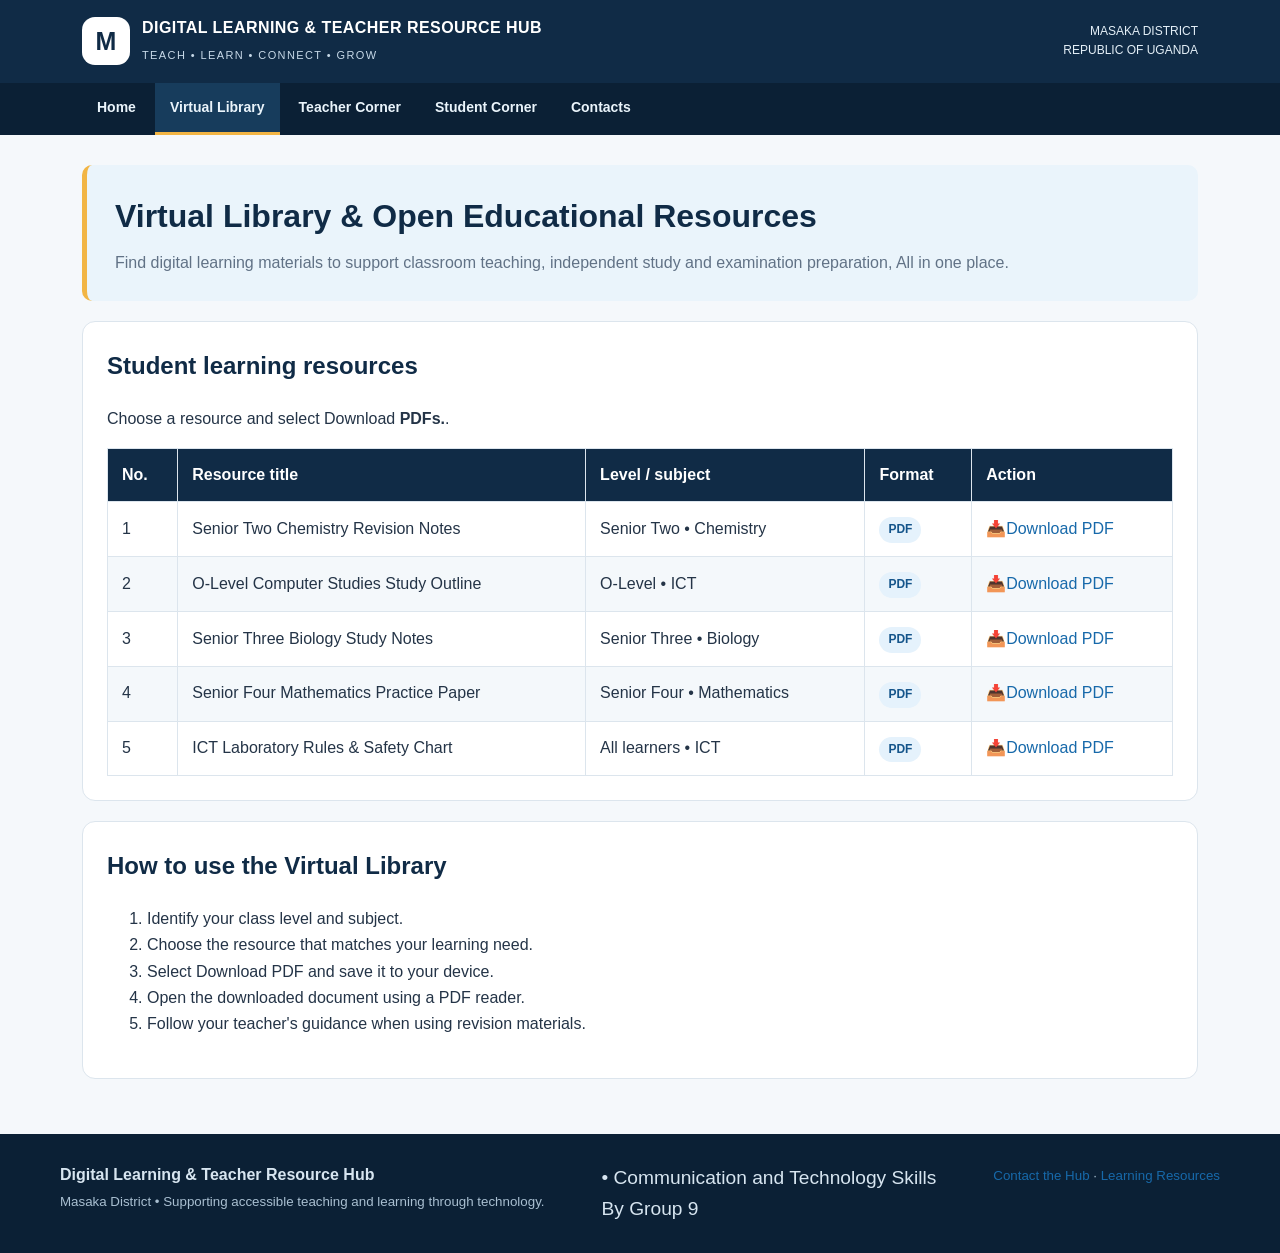
==== library.html @ 63b83ffe "Add files via upload" ====
<!DOCTYPE html>
<html lang="en"><head><meta charset="UTF-8"><meta name="viewport" content="width=device-width, initial-scale=1.0">
<title>Virtual Library | Masaka District Digital Learning Hub</title>
<meta name="description" content="Masaka District Digital Learning and Teacher Resource Hub for secondary school students, teachers and parents.">
<link rel="stylesheet" href="css/style.css"></head><body>
<header class="site-header"><div class="topbar"><a class="brand" href="index.html"><div class="brand-mark">M</div>
<div><strong>DIGITAL LEARNING & TEACHER RESOURCE HUB</strong><small>TEACH • LEARN • CONNECT • GROW</small></div></a>
<div class="header-note">MASAKA DISTRICT<br>REPUBLIC OF UGANDA</div></div></header>
<nav aria-label="Main navigation"><div class="nav-inner"><a href="index.html" class="">Home</a>
<a href="library.html" class="active">Virtual Library</a><a href="teachers.html" class="">Teacher Corner</a>
<a href="students.html" class="">Student Corner</a><a href="contacts.html" class="">Contacts</a></div></nav>
<main class="container">
<section class="page-heading"><h1>Virtual Library & Open Educational Resources</h1>
<p>Find digital learning materials to support classroom teaching, independent study and examination preparation, All in one place.</p></section>
<section class="panel"><h2>Student learning resources</h2><p>Choose a resource and select Download <strong>PDFs.</strong>.</p>
<table><thead><tr><th>No.</th><th>Resource title</th><th>Level / subject</th><th>Format</th><th>Action</th></tr></thead><tbody>
<tr><td>1</td><td>Senior Two Chemistry Revision Notes</td><td>Senior Two • Chemistry</td>
<td><span class="tag">PDF</span></td><td><a href="pdfs/s2-chemistry-revision-notes.pdf" download>📥Download PDF</a></td></tr>
<tr><td>2</td><td>O-Level Computer Studies Study Outline</td><td>O-Level • ICT</td><td><span class="tag">PDF</span></td>
<td><a href="pdfs/o-level-computer-studies-syllabus.pdf" download>📥Download PDF</a></td></tr>
<tr><td>3</td><td>Senior Three Biology Study Notes</td><td>Senior Three • Biology</td><td><span class="tag">PDF</span></td><td>
<a href="pdfs/s3-biology-study-notes.pdf" download>📥Download PDF</a></td></tr>
<tr><td>4</td><td>Senior Four Mathematics Practice Paper</td><td>Senior Four • Mathematics</td><td><span class="tag">PDF</span></td>
<td><a href="pdfs/s4-mathematics-revision-paper.pdf" download>📥Download PDF</a></td></tr>
<tr><td>5</td><td>ICT Laboratory Rules & Safety Chart</td><td>All learners • ICT</td><td><span class="tag">PDF</span></td><td>
<a href="pdfs/ict-laboratory-rules-safety-chart.pdf" download>📥Download PDF</a></td></tr>
</tbody></table></section>
<section class="panel"><h2>How to use the Virtual Library</h2><ol><li>Identify your class level and subject.</li>
<li>Choose the resource that matches your learning need.</li><li>Select Download PDF and save it to your device.</li>
<li>Open the downloaded document using a PDF reader.</li><li>Follow your teacher's guidance when using revision materials.</li></ol></section>
</main>
<footer class="site-footer"><div class="footer-inner"><div><strong>Digital Learning & Teacher Resource Hub</strong><br><small>Masaka District 
• Supporting accessible teaching and learning through technology.</small></div><div><big> 
• Communication and Technology Skills<br>By Group 9</big></div><div><small><a href="contacts.html">Contact the Hub</a> 
· <a href="library.html">Learning Resources</a></small></div></div></footer>
</body></html>
---- css/style.css ----
:root{--navy:#102b46;--navy2:#0b2035;--blue:#1769aa;--sky:#eaf4fb;--gold:#f2b544;--ink:#243447;--muted:#617286;--line:#dce5ed;--white:#fff;--green:#16734b}
*{box-sizing:border-box}html{scroll-behavior:smooth}body{margin:0;font-family:Arial,Helvetica,sans-serif;line-height:1.65;color:var(--ink);background:#f5f8fb}
a{color:var(--blue);text-decoration:none}a:hover{text-decoration:underline}
.site-header{background:var(--navy);color:white}.topbar{max-width:1160px;margin:auto;padding:15px 22px;display:flex;align-items:center;justify-content:space-between;gap:18px}
.brand{display:flex;align-items:center;gap:12px;color:white}.brand:hover{text-decoration:none}.brand-mark{width:48px;height:48px;border-radius:13px;background:white;color:var(--navy);display:grid;place-items:center;font-size:25px;font-weight:bold}
.brand strong{display:block;font-size:16px;letter-spacing:.45px}.brand small{color:#c7d9e8;font-size:11px;letter-spacing:1.4px}
.header-note{font-size:12px;color:#e4eff7;text-align:right}
nav{background:var(--navy2);position:sticky;top:0;z-index:10}.nav-inner{max-width:1160px;margin:auto;padding:0 22px;display:flex;flex-wrap:wrap;gap:4px}
nav a{color:#eaf4fb;padding:13px 15px;font-weight:bold;font-size:14px;border-bottom:3px solid transparent}nav a:hover,nav a.active{background:#173c5c;border-bottom-color:var(--gold);text-decoration:none}
.container{max-width:1160px;margin:30px auto;padding:0 22px}.hero{background:linear-gradient(120deg,#102b46,#1769aa);color:white;border-radius:18px;padding:38px;display:grid;grid-template-columns:1.15fr .85fr;gap:28px;align-items:center;overflow:hidden}
.hero h1{font-size:clamp(30px,4vw,45px);line-height:1.12;margin:10px 0 16px}.hero p{font-size:17px;color:#e2eef7;max-width:680px}.eyebrow{text-transform:uppercase;letter-spacing:2px;font-size:12px;font-weight:bold;color:#f8cc70}
.hero-photo{width:100%;height:255px;object-fit:cover;border-radius:14px;border:3px solid #ffffff55;background:#d9e7f1}
.btn{display:inline-block;background:var(--gold);color:#172b3e;padding:11px 18px;border-radius:8px;font-weight:bold;margin:8px 8px 0 0;border:0}.btn:hover{filter:brightness(.97);text-decoration:none}.btn.secondary{background:white;color:var(--navy)}
.section-title{margin:34px 0 16px;color:var(--navy);font-size:25px}.cards{display:grid;grid-template-columns:repeat(3,1fr);gap:18px}
.card{background:white;border:1px solid var(--line);border-radius:13px;padding:21px;box-shadow:0 5px 18px #18344b0b}.card .emoji{font-size:29px}.card h3{margin:7px 0;color:var(--navy)}.card p{color:var(--muted);margin:6px 0}
.card-photo{width:100%;height:145px;object-fit:cover;border-radius:9px;background:#e6eef4;margin-bottom:8px}
.page-heading{background:var(--sky);border-left:5px solid var(--gold);padding:25px 28px;border-radius:10px}.page-heading h1{margin:0;color:var(--navy);font-size:32px}.page-heading p{margin:7px 0 0;color:var(--muted)}
.panel{background:white;border:1px solid var(--line);border-radius:13px;padding:24px;margin-top:20px}.panel h2{margin-top:0;color:var(--navy)}
table{width:100%;border-collapse:collapse;background:white;margin-top:14px}th,td{text-align:left;padding:13px 14px;border:1px solid var(--line)}th{background:var(--navy);color:white}tbody tr:nth-child(even){background:#f4f8fb}
.tag{display:inline-block;background:#e5f2fc;color:#15558b;padding:3px 9px;border-radius:30px;font-size:12px;font-weight:bold}.tag.gold{background:#fff1cc;color:#79520a}.tag.green{background:#e1f5eb;color:#17623f}
.notice{background:#fff7e6;border-left:4px solid var(--gold);padding:13px 16px;border-radius:7px;color:#684c17;margin:16px 0}
.notice-board{background:linear-gradient(135deg,#102b46,#174e78);color:white;border-radius:16px;padding:25px}.notice-board h2{margin:0 0 5px;color:white}.notice-board p{color:#d9e9f5;margin:0}
.notice-grid{display:grid;grid-template-columns:repeat(3,1fr);gap:15px;margin-top:18px}
.notice-card{background:#fff;border:1px solid var(--line);border-radius:12px;padding:18px;box-shadow:0 4px 14px #18344b0a}
.notice-card h3{font-size:17px;color:var(--navy);margin:9px 0 6px}.notice-card p{color:var(--muted);font-size:14px;margin:0 0 9px}.notice-card small{color:#78899a}
.video-frame{width:100%;max-width:850px;background:#0b2035;border-radius:12px;padding:10px}.video-frame video{width:100%;display:block;border-radius:8px;background:#000}
ul.clean{padding-left:21px}ul.clean li{margin:8px 0}
form{display:grid;gap:15px;max-width:760px}label{font-weight:bold;color:var(--navy)}input,select,textarea{width:100%;padding:12px;border:1px solid #bdcbd8;border-radius:8px;font:inherit;background:white}textarea{min-height:135px;resize:vertical}.form-row{display:grid;grid-template-columns:1fr 1fr;gap:15px}button{border:0;cursor:pointer;font:inherit}
.site-footer{margin-top:55px;background:#0b2035;color:#d7e5f0;padding:28px 22px}.footer-inner{max-width:1160px;margin:auto;display:flex;justify-content:space-between;gap:20px;flex-wrap:wrap}.site-footer small{color:#a9bfd1}
.rule-list{counter-reset:rule;list-style:none;padding:0;display:grid;grid-template-columns:1fr 1fr;gap:12px}.rule-list li{counter-increment:rule;background:#f5f9fc;border:1px solid var(--line);padding:14px;border-radius:9px}.rule-list li:before{content:counter(rule);display:inline-grid;place-items:center;background:var(--blue);color:white;width:28px;height:28px;border-radius:50%;font-weight:bold;margin-right:9px}
@media(max-width:760px){.hero{grid-template-columns:1fr;padding:27px 22px}.hero-photo{height:190px}.cards,.notice-grid{grid-template-columns:1fr}.form-row{grid-template-columns:1fr}.rule-list{grid-template-columns:1fr}.topbar{align-items:flex-start}.brand strong{font-size:14px}.header-note{display:none}nav a{padding:11px 10px;font-size:13px}.container{margin:20px auto}}
@media print{body{background:white}.site-header,nav,.site-footer,.no-print{display:none!important}.container{max-width:none;margin:0;padding:0}.panel{box-shadow:none;border:0}.rule-list li{break-inside:avoid}}
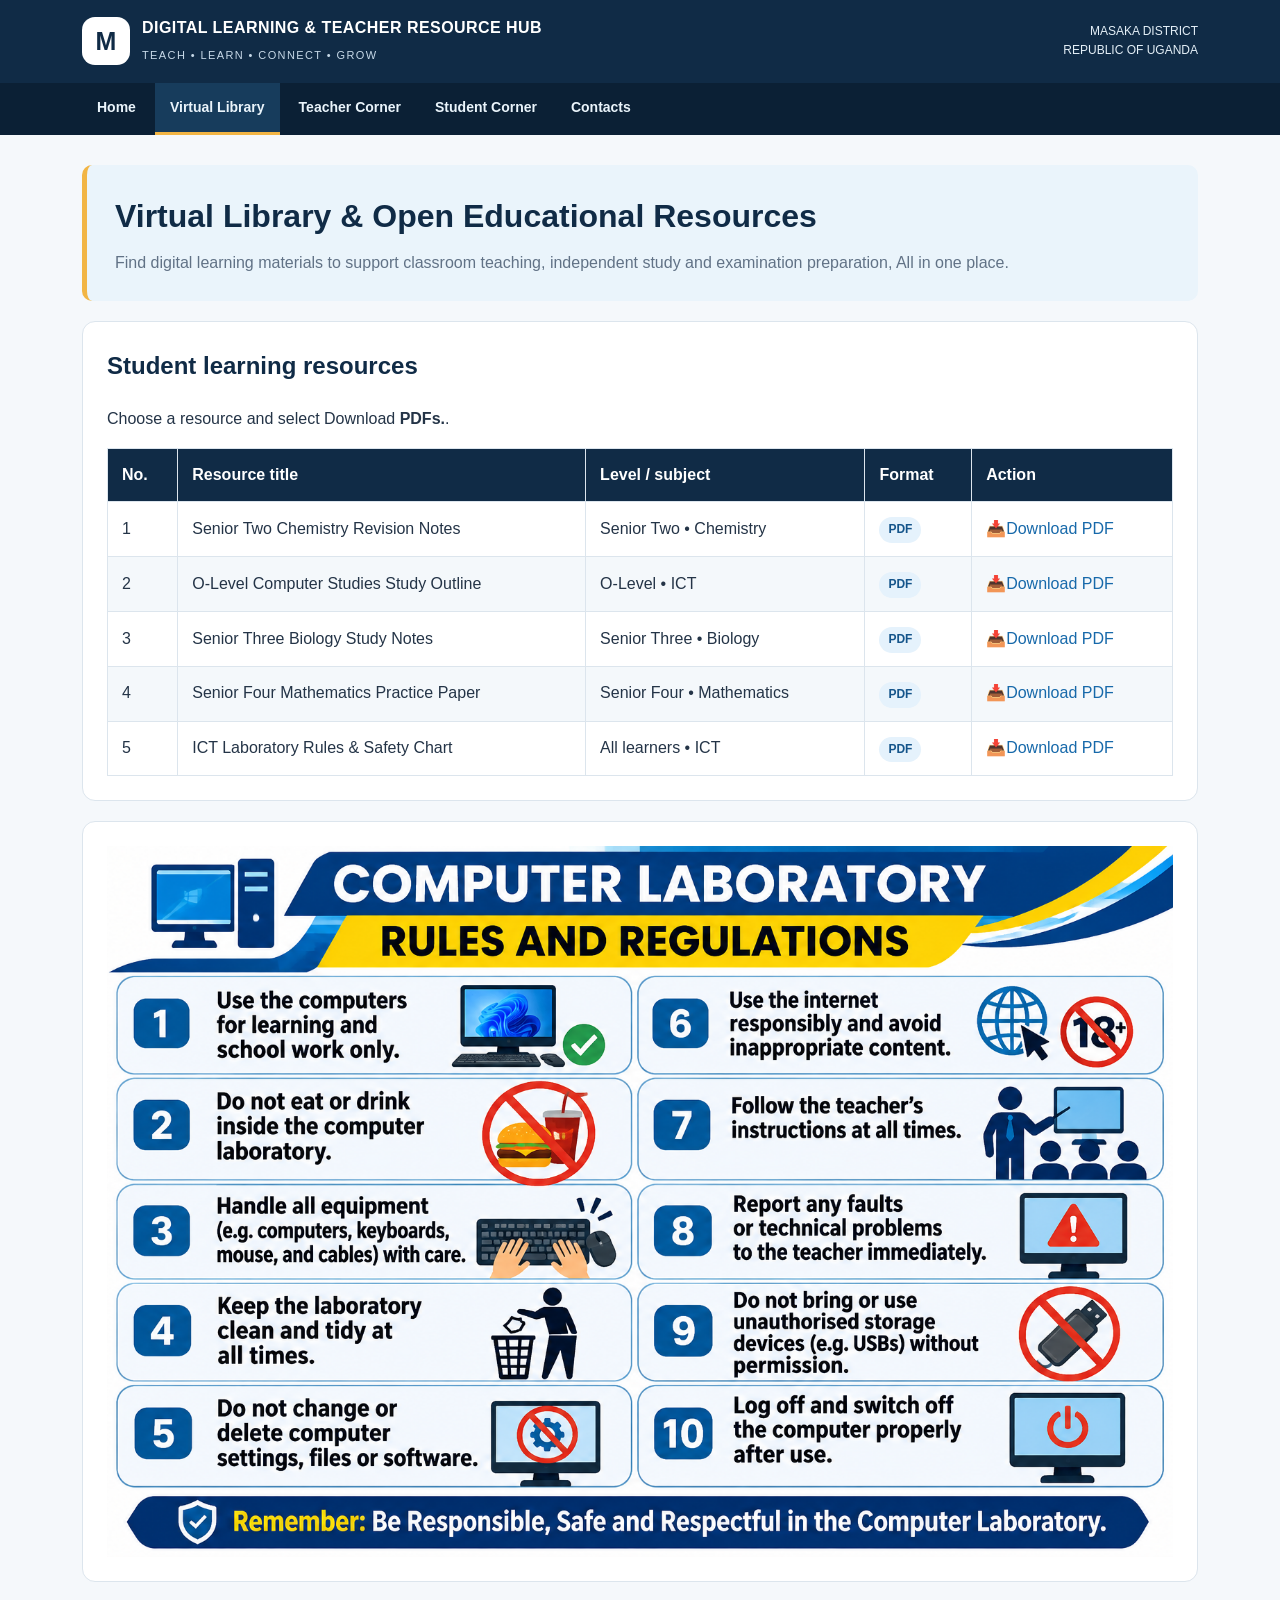
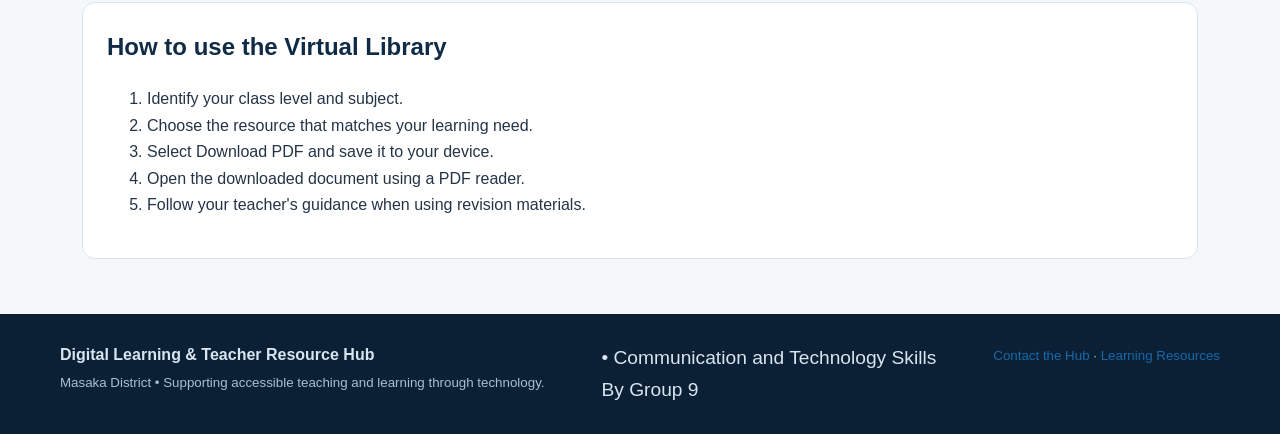
==== commit 5dd9d2e5: "Add files via upload" ====
--- a/library.html
+++ b/library.html
@@ -25,6 +25,10 @@
 <tr><td>5</td><td>ICT Laboratory Rules & Safety Chart</td><td>All learners • ICT</td><td><span class="tag">PDF</span></td><td>
 <a href="pdfs/ict-laboratory-rules-safety-chart.pdf" download>📥Download PDF</a></td></tr>
 </tbody></table></section>
+<section class="panel">
+    <img src="images/chart.jpg" alt="Computer Laboratory Rules and Regulations"
+         style="width: 100%; height: auto; display: block; object-fit: contain;">
+</section>
 <section class="panel"><h2>How to use the Virtual Library</h2><ol><li>Identify your class level and subject.</li>
 <li>Choose the resource that matches your learning need.</li><li>Select Download PDF and save it to your device.</li>
 <li>Open the downloaded document using a PDF reader.</li><li>Follow your teacher's guidance when using revision materials.</li></ol></section>
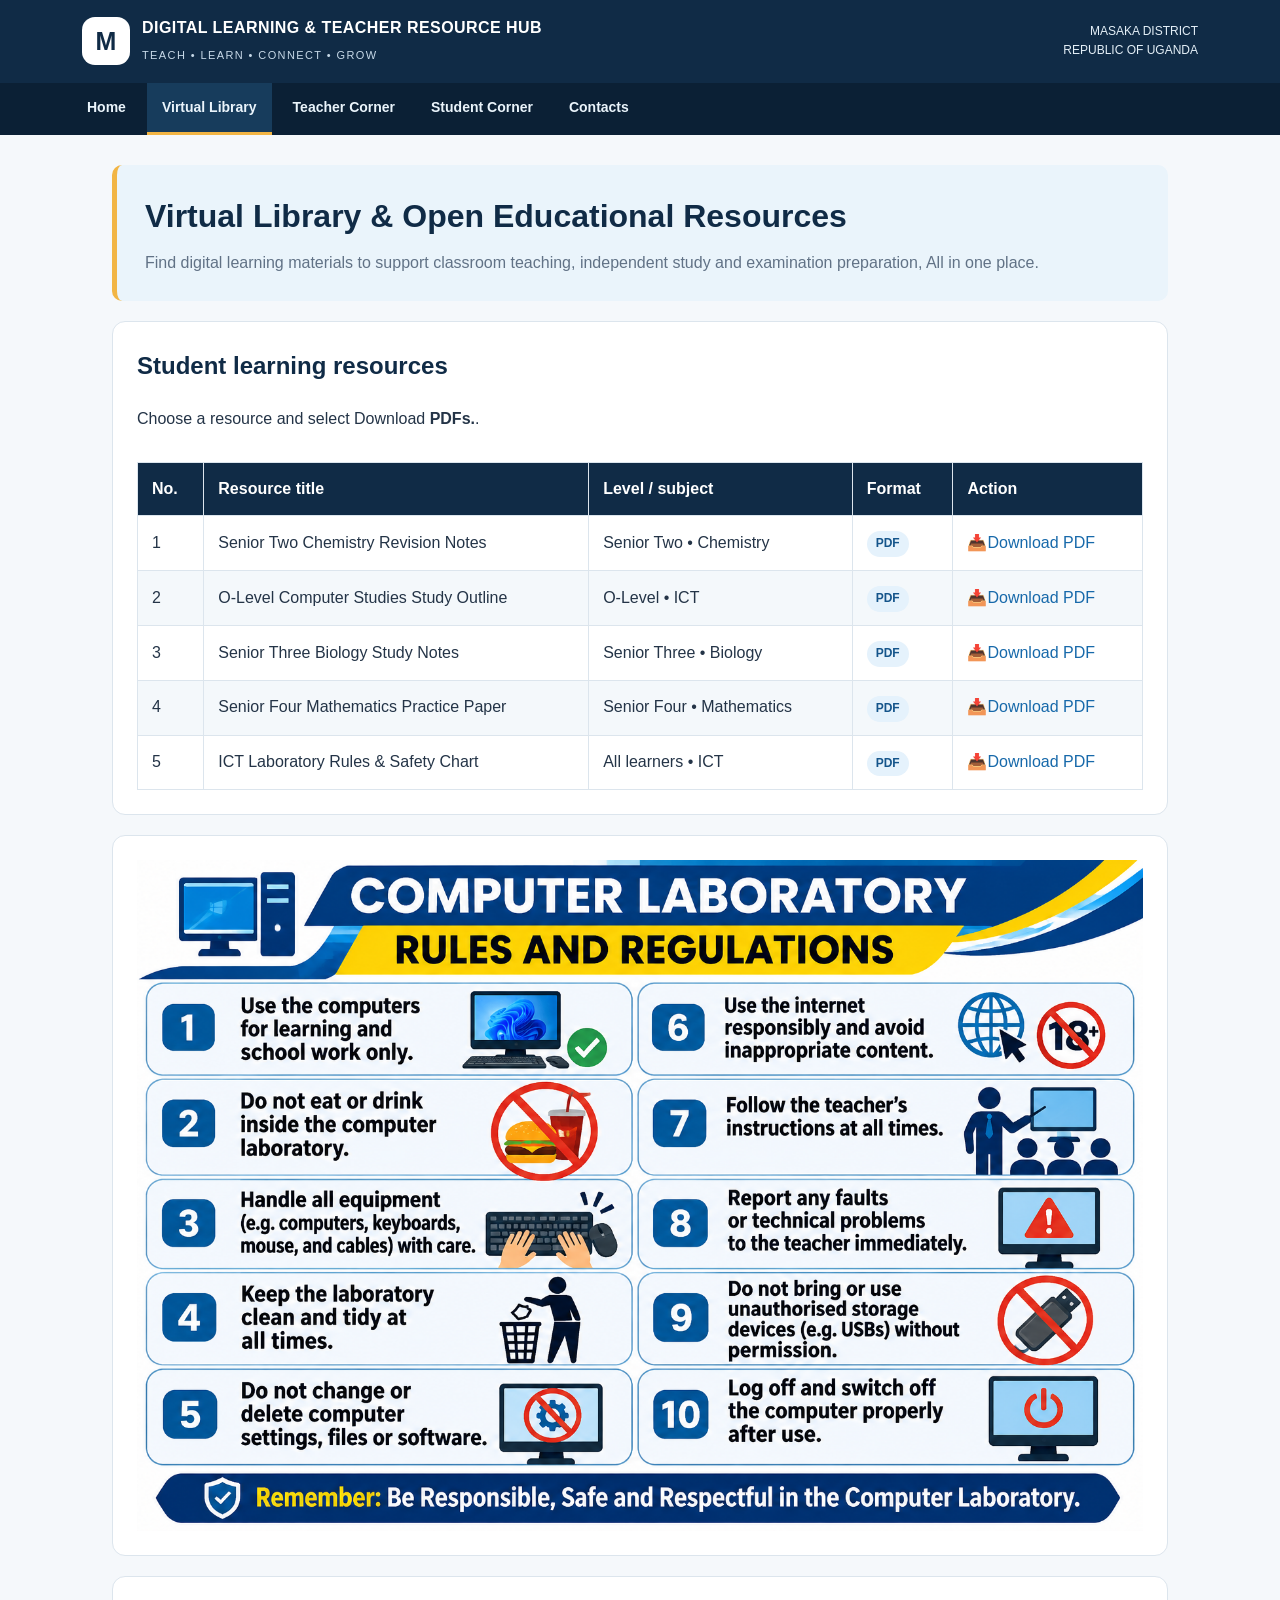
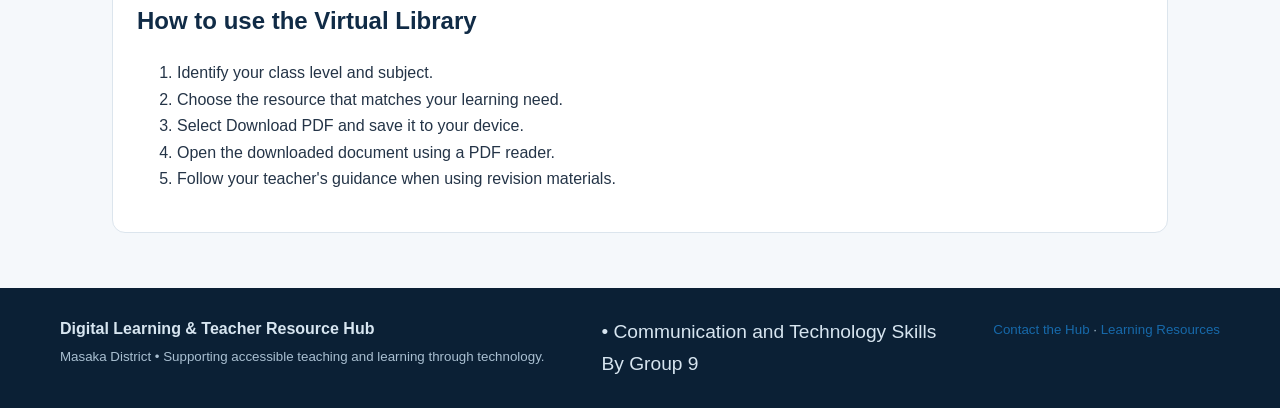
==== commit a2f3ce96: "Add files via upload" ====
--- a/library.html
+++ b/library.html
@@ -2,7 +2,99 @@
 <html lang="en"><head><meta charset="UTF-8"><meta name="viewport" content="width=device-width, initial-scale=1.0">
 <title>Virtual Library | Masaka District Digital Learning Hub</title>
 <meta name="description" content="Masaka District Digital Learning and Teacher Resource Hub for secondary school students, teachers and parents.">
-<link rel="stylesheet" href="css/style.css"></head><body>
+<link rel="stylesheet" href="css/style.css">
+<style>
+/* Mobile layout improvements */
+* { box-sizing: border-box; }
+html, body { max-width: 100%; overflow-x: hidden; }
+img { max-width: 100%; height: auto; }
+.container { width: min(100% - 24px, 1100px); margin-inline: auto; }
+.panel, .page-heading { min-width: 0; }
+.panel { overflow: hidden; }
+
+/* Keep the navigation on one line; swipe sideways on small screens */
+nav { width: 100%; }
+.nav-inner {
+  display: flex;
+  flex-wrap: nowrap;
+  gap: 6px;
+  overflow-x: auto;
+  overflow-y: hidden;
+  white-space: nowrap;
+  -webkit-overflow-scrolling: touch;
+  scrollbar-width: thin;
+  padding: 0 12px;
+}
+.nav-inner a { flex: 0 0 auto; white-space: nowrap; }
+
+/* Tables remain readable instead of squeezing every column */
+.table-scroll {
+  display: block;
+  width: 100%;
+  max-width: 100%;
+  overflow-x: auto;
+  overflow-y: hidden;
+  -webkit-overflow-scrolling: touch;
+  scrollbar-width: thin;
+}
+.table-scroll table {
+  width: 100%;
+  min-width: 650px;
+  border-collapse: collapse;
+}
+.table-scroll th, .table-scroll td {
+  overflow-wrap: break-word;
+  vertical-align: middle;
+}
+
+/* Forms and content cards adapt to narrow screens */
+.form-row {
+  display: grid;
+  grid-template-columns: repeat(2, minmax(0, 1fr));
+  gap: 14px;
+}
+input, select, textarea, button { max-width: 100%; }
+textarea { width: 100%; }
+@media (max-width: 600px) {
+  .container { width: calc(100% - 24px); }
+  .topbar { gap: 10px; flex-wrap: wrap; }
+  .brand { min-width: 0; max-width: 100%; }
+  .brand strong { overflow-wrap: anywhere; }
+  .header-note { font-size: 0.8rem; }
+  .page-heading h1 { font-size: clamp(1.45rem, 6vw, 2rem); line-height: 1.2; }
+  .panel { padding: 16px; margin-block: 14px; }
+  .form-row { grid-template-columns: 1fr; }
+  .table-scroll table { min-width: 620px; }
+  .site-footer .footer-inner { display: grid; gap: 14px; }
+}
+</style>
+
+
+<style>
+/* Header and navigation stacking fix */
+.site-header {
+  position: relative !important;
+  top: auto !important;
+  z-index: 2 !important;
+  width: 100%;
+}
+nav {
+  position: relative !important;
+  top: auto !important;
+  left: auto !important;
+  right: auto !important;
+  z-index: 3 !important;
+  width: 100%;
+  margin: 0;
+}
+.nav-inner {
+  position: relative !important;
+  top: auto !important;
+  transform: none !important;
+}
+</style>
+
+</head><body>
 <header class="site-header"><div class="topbar"><a class="brand" href="index.html"><div class="brand-mark">M</div>
 <div><strong>DIGITAL LEARNING & TEACHER RESOURCE HUB</strong><small>TEACH • LEARN • CONNECT • GROW</small></div></a>
 <div class="header-note">MASAKA DISTRICT<br>REPUBLIC OF UGANDA</div></div></header>
@@ -13,7 +105,7 @@
 <section class="page-heading"><h1>Virtual Library & Open Educational Resources</h1>
 <p>Find digital learning materials to support classroom teaching, independent study and examination preparation, All in one place.</p></section>
 <section class="panel"><h2>Student learning resources</h2><p>Choose a resource and select Download <strong>PDFs.</strong>.</p>
-<table><thead><tr><th>No.</th><th>Resource title</th><th>Level / subject</th><th>Format</th><th>Action</th></tr></thead><tbody>
+<div class="table-scroll"><table><thead><tr><th>No.</th><th>Resource title</th><th>Level / subject</th><th>Format</th><th>Action</th></tr></thead><tbody>
 <tr><td>1</td><td>Senior Two Chemistry Revision Notes</td><td>Senior Two • Chemistry</td>
 <td><span class="tag">PDF</span></td><td><a href="pdfs/s2-chemistry-revision-notes.pdf" download>📥Download PDF</a></td></tr>
 <tr><td>2</td><td>O-Level Computer Studies Study Outline</td><td>O-Level • ICT</td><td><span class="tag">PDF</span></td>
@@ -24,10 +116,9 @@
 <td><a href="pdfs/s4-mathematics-revision-paper.pdf" download>📥Download PDF</a></td></tr>
 <tr><td>5</td><td>ICT Laboratory Rules & Safety Chart</td><td>All learners • ICT</td><td><span class="tag">PDF</span></td><td>
 <a href="pdfs/ict-laboratory-rules-safety-chart.pdf" download>📥Download PDF</a></td></tr>
-</tbody></table></section>
+</tbody></table></div></section>
 <section class="panel">
-    <img src="images/chart.jpg" alt="Computer Laboratory Rules and Regulations"
-         style="width: 100%; height: auto; display: block; object-fit: contain;">
+    <img class="lab-rules-chart" src="images/chart.jpg" alt="Computer Laboratory Rules and Regulations" loading="lazy" style="width:100%;max-width:100%;height:auto;display:block;object-fit:contain;">
 </section>
 <section class="panel"><h2>How to use the Virtual Library</h2><ol><li>Identify your class level and subject.</li>
 <li>Choose the resource that matches your learning need.</li><li>Select Download PDF and save it to your device.</li>
